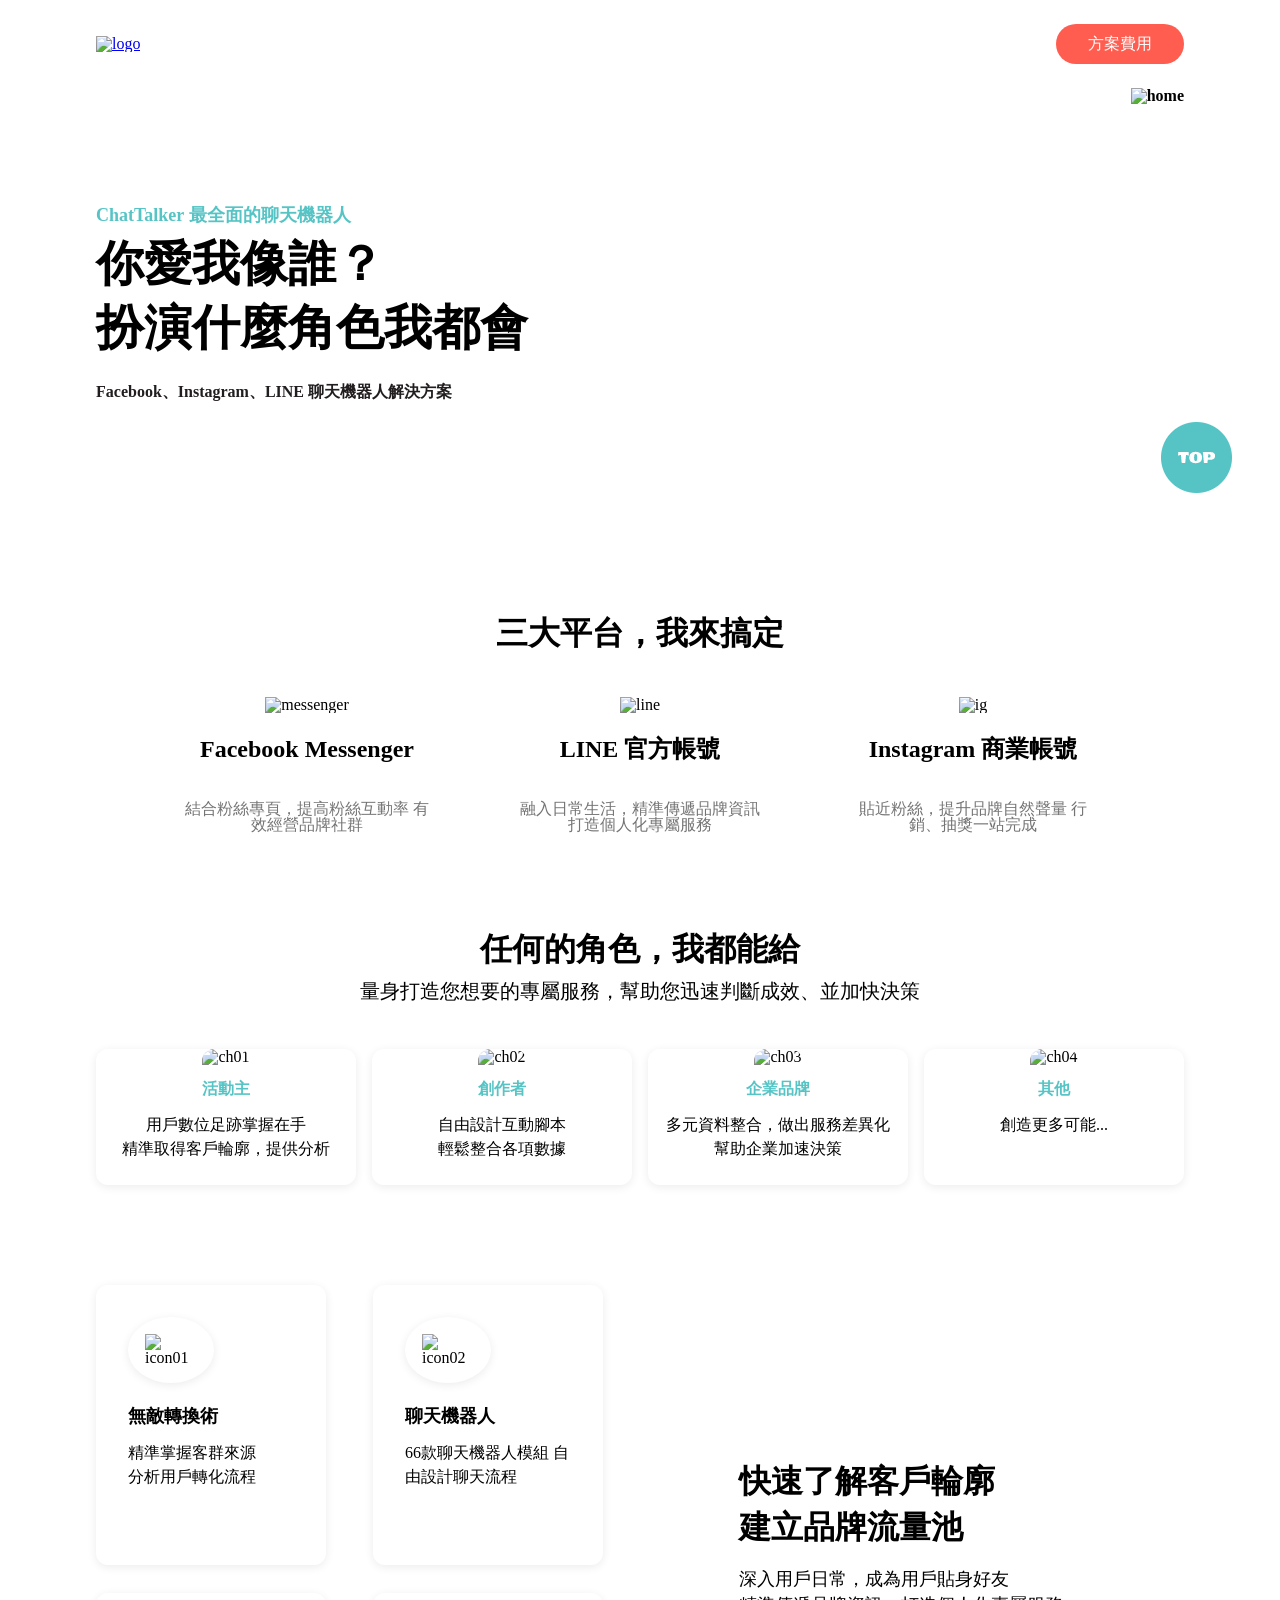
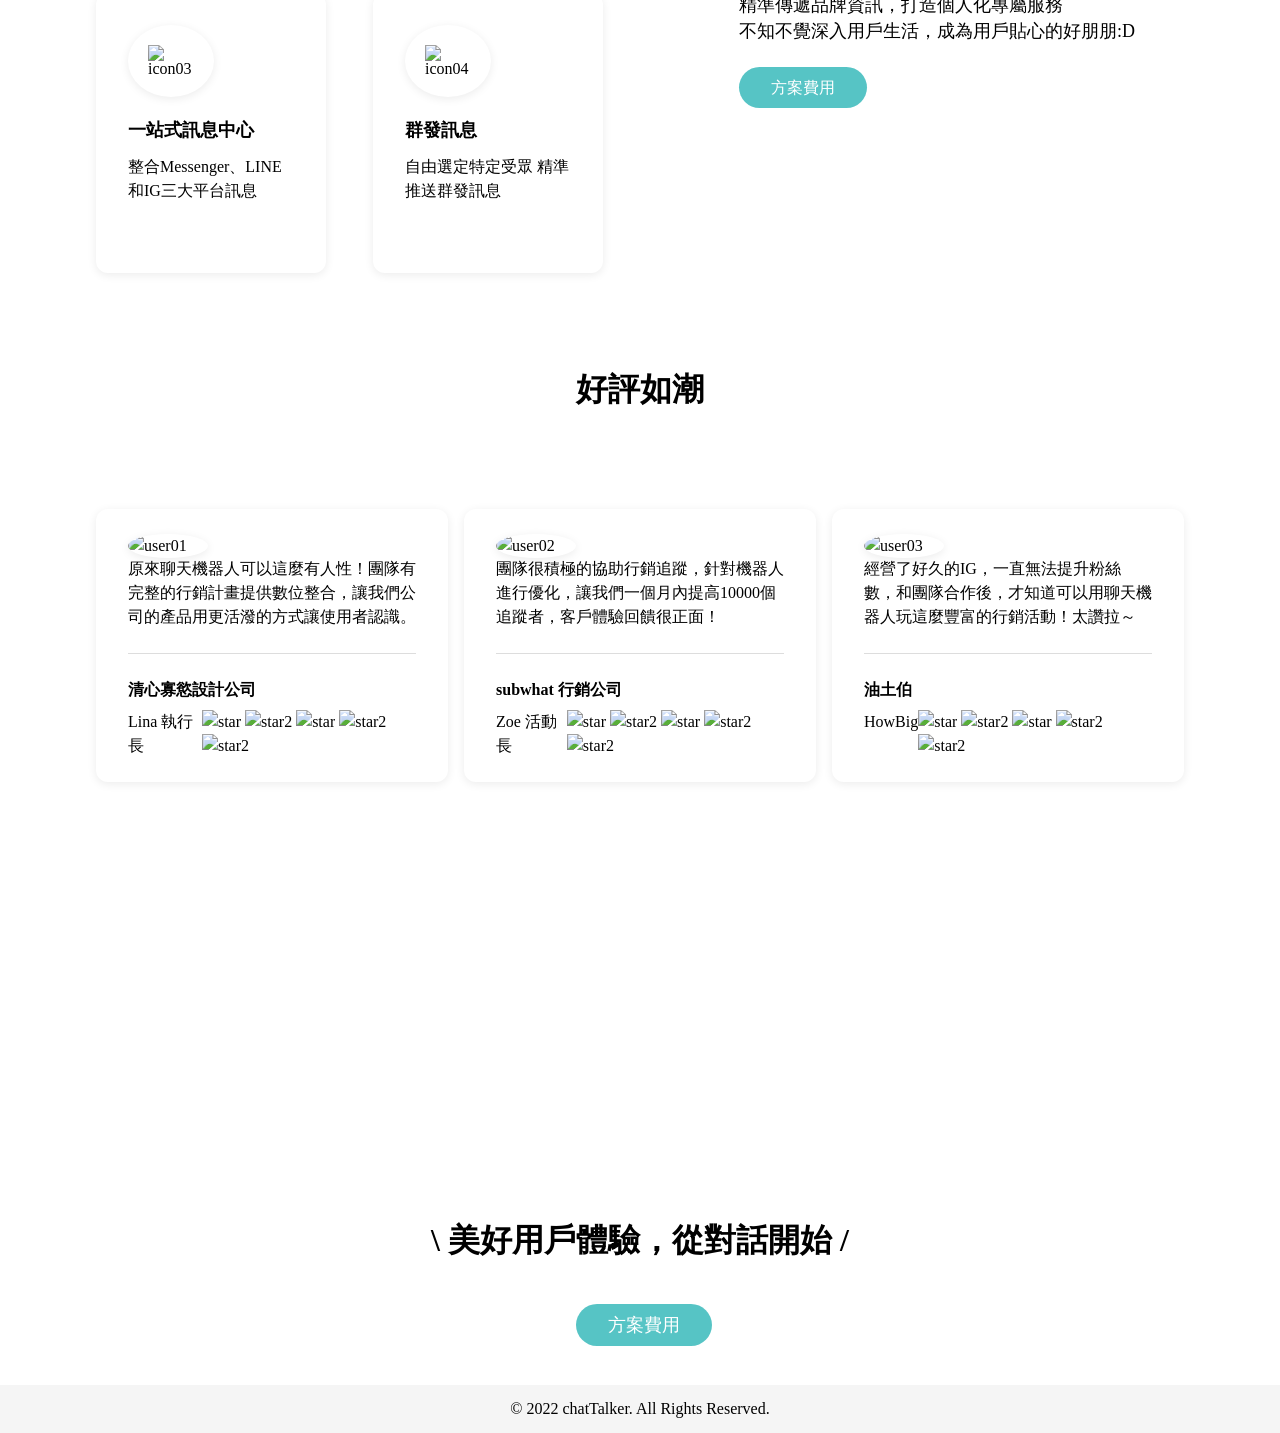
==== index.html @ 29a41bca "Create index.html" ====
<!DOCTYPE html>
<html lang="en">
<head>
    <meta charset="UTF-8">
    <meta http-equiv="X-UA-Compatible" content="IE=edge">
    <meta name="viewport" content="width=device-width, initial-scale=1.0">
    <title>Document</title>
</head>
<link rel="stylesheet" href="all.css">
<body>
    <div class="bg">
    <div class="container">
        <div class="navbar">
            <a href="#"><img src="https://raw.githubusercontent.com/hexschool/webLayoutTraining1st/master/chatTalker_images/logo.png" alt="logo"></a>
            <a class="button" href="#">方案費用</a>
        </div>
        <div class="header">
            <div class="title">
                <h3>ChatTalker 最全面的聊天機器人</h3>
                <h1>你愛我像誰？</h1>
                <h1> 扮演什麼角色我都會</h1>
                <h2>Facebook、Instagram、LINE 聊天機器人解決方案</h2>
            </div>
            <img src="https://raw.githubusercontent.com/hexschool/webLayoutTraining1st/master/chatTalker_images/home.svg" alt="home">
        </div>
        <a class="top" href="#"><img src="top.png" alt="top"></a>
    </div>
    <div class="container">
        <div class="platform">
            <h1>三大平台，我來搞定</h1>
            <ul class="social">
            <li class="item">
                <img src="https://raw.githubusercontent.com/hexschool/webLayoutTraining1st/master/chatTalker_images/messenger.svg" alt="messenger">
                <h2>Facebook Messenger</h2>
                <p>結合粉絲專頁，提高粉絲互動率 有效經營品牌社群</p>
            </li>
            <li class="item">
                <img src="https://raw.githubusercontent.com/hexschool/webLayoutTraining1st/master/chatTalker_images/line.svg" alt="line">
                <h2>LINE 官方帳號</h2>
                <p>融入日常生活，精準傳遞品牌資訊 打造個人化專屬服務</p>
            </li>
            <li class="item">
                <img src="https://raw.githubusercontent.com/hexschool/webLayoutTraining1st/master/chatTalker_images/instagram.svg" alt="ig">
                <h2>Instagram 商業帳號</h2>
                <p>貼近粉絲，提升品牌自然聲量 行銷、抽獎一站完成</p>
            </li>
            </ul>
        </div>
        <div class="create">
            <h2>任何的角色，我都能給</h2>
            <h3>量身打造您想要的專屬服務，幫助您迅速判斷成效、並加快決策</h3>
            <ul class="list">
                <li class="card">
                    <img src="https://raw.githubusercontent.com/hexschool/webLayoutTraining1st/master/chatTalker_images/ch01.svg" alt="ch01">
                    <h4>活動主</h4>
                    <p>用戶數位足跡掌握在手<br>精準取得客戶輪廓，提供分析</p>
                </li>
                <li class="card">
                    <img src="https://raw.githubusercontent.com/hexschool/webLayoutTraining1st/master/chatTalker_images/ch02.svg" alt="ch02">
                    <h4>創作者</h4>
                    <p>自由設計互動腳本 <br>輕鬆整合各項數據</p>
                </li>
                <li class="card">
                    <img src="https://raw.githubusercontent.com/hexschool/webLayoutTraining1st/master/chatTalker_images/ch03.svg" alt="ch03">
                    <h4>企業品牌</h4>
                    <p>多元資料整合，做出服務差異化 幫助企業加速決策</p>
                </li>
                <li class="card">
                    <img src="https://raw.githubusercontent.com/hexschool/webLayoutTraining1st/master/chatTalker_images/ch04.svg" alt="ch04">
                    <h4>其他</h4>
                    <p>創造更多可能...</p>
                </li>
            </ul>
    </div>
    <div class="product">
        <ul class="pd-list">
            <li>
                <div class="pd-icon">
                    <img src="https://raw.githubusercontent.com/hexschool/webLayoutTraining1st/master/chatTalker_images/icon01.svg" alt="icon01" class="pd17">
                </div>
                <h3>無敵轉換術</h3>
                <p>精準掌握客群來源 
                <br>分析用戶轉化流程</p>
            </li>
            <li>
                <div class="pd-icon">
                    <img src="https://raw.githubusercontent.com/hexschool/webLayoutTraining1st/master/chatTalker_images/icon02.svg" alt="icon02" class="pd17">
                </div>
                <h3>聊天機器人</h3>
                <p>66款聊天機器人模組 自由設計聊天流程</p>
            </li>
            <li>
                <div class="pd-icon">
                    <img src="https://raw.githubusercontent.com/hexschool/webLayoutTraining1st/master/chatTalker_images/icon03.svg" alt="icon03" class="pd20">
                </div>
                <h3>一站式訊息中心</h3>
                <p>整合Messenger、LINE和IG三大平台訊息</p>
            </li>
            <li>
                <div class="pd-icon">
                    <img src="https://raw.githubusercontent.com/hexschool/webLayoutTraining1st/master/chatTalker_images/icon04.svg" alt="icon04" class="pd20">
                </div>
                <h3>群發訊息</h3>
                <p>自由選定特定受眾 精準推送群發訊息</p>
            </li>
        </ul>
        <div class="pd-text">
            <h2>快速了解客戶輪廓<br>建立品牌流量池</h2>
            <p>深入用戶日常，成為用戶貼身好友
                <br>精準傳遞品牌資訊，打造個人化專屬服務
                <br>不知不覺深入用戶生活，成為用戶貼心的好朋朋:D</p>
            <a href="">方案費用</a>
        </div>
    </div>
    <div class="review">
        <h2>好評如潮</h2>
        <div class="review-sec">
            <div class="review-card">
                <img src="https://raw.githubusercontent.com/hexschool/webLayoutTraining1st/master/chatTalker_images/user01.jpg" alt="user01" class="ppl">
                <p>原來聊天機器人可以這麼有人性！團隊有完整的行銷計畫提供數位整合，讓我們公司的產品用更活潑的方式讓使用者認識。</p>
                <h3>清心寡慾設計公司</h3>
                <div class="rank">
                    <h4>Lina 執行長</h4>
                    <div class="star">
                        <img src="https://raw.githubusercontent.com/hexschool/webLayoutTraining1st/master/chatTalker_images/icon_star.svg" alt="star">
                        <img src="https://raw.githubusercontent.com/hexschool/webLayoutTraining1st/master/chatTalker_images/icon_star.svg" alt="star2">
                        <img src="https://raw.githubusercontent.com/hexschool/webLayoutTraining1st/master/chatTalker_images/icon_star.svg" alt="star">
                        <img src="https://raw.githubusercontent.com/hexschool/webLayoutTraining1st/master/chatTalker_images/icon_star.svg" alt="star2">
                        <img src="https://raw.githubusercontent.com/hexschool/webLayoutTraining1st/master/chatTalker_images/icon_star.svg" alt="star2">
                    </div>
                </div>
            </div>
            <div class="review-card display-none">
                <img src="https://raw.githubusercontent.com/hexschool/webLayoutTraining1st/master/chatTalker_images/user02.jpg" alt="user02"  class="ppl">
                <p>團隊很積極的協助行銷追蹤，針對機器人進行優化，讓我們一個月內提高10000個追蹤者，客戶體驗回饋很正面！</p>
                <h3>subwhat 行銷公司</h3>
                <div class="rank">
                    <h4>Zoe 活動長</h4>
                    <div class="star">
                        <img src="https://raw.githubusercontent.com/hexschool/webLayoutTraining1st/master/chatTalker_images/icon_star.svg" alt="star">
                        <img src="https://raw.githubusercontent.com/hexschool/webLayoutTraining1st/master/chatTalker_images/icon_star.svg" alt="star2">
                        <img src="https://raw.githubusercontent.com/hexschool/webLayoutTraining1st/master/chatTalker_images/icon_star.svg" alt="star">
                        <img src="https://raw.githubusercontent.com/hexschool/webLayoutTraining1st/master/chatTalker_images/icon_star.svg" alt="star2">
                        <img src="https://raw.githubusercontent.com/hexschool/webLayoutTraining1st/master/chatTalker_images/icon_star.svg" alt="star2">
                    </div>
                </div>
            </div>
            <div class="review-card display-none">
                <img src="https://raw.githubusercontent.com/hexschool/webLayoutTraining1st/master/chatTalker_images/user03.jpg" alt="user03"  class="ppl">
                <p>經營了好久的IG，一直無法提升粉絲數，和團隊合作後，才知道可以用聊天機器人玩這麼豐富的行銷活動！太讚拉～</p>
                <h3>油土伯</h3>
                <div class="rank">
                    <h4>HowBig</h4>
                    <div class="star">
                        <img src="https://raw.githubusercontent.com/hexschool/webLayoutTraining1st/master/chatTalker_images/icon_star.svg" alt="star">
                        <img src="https://raw.githubusercontent.com/hexschool/webLayoutTraining1st/master/chatTalker_images/icon_star.svg" alt="star2">
                        <img src="https://raw.githubusercontent.com/hexschool/webLayoutTraining1st/master/chatTalker_images/icon_star.svg" alt="star">
                        <img src="https://raw.githubusercontent.com/hexschool/webLayoutTraining1st/master/chatTalker_images/icon_star.svg" alt="star2">
                        <img src="https://raw.githubusercontent.com/hexschool/webLayoutTraining1st/master/chatTalker_images/icon_star.svg" alt="star2">
                    </div>
                </div>
            </div>
        </div>
    </div>
    </div>  
    <div class="footer-plan">
        <div class="container">
            <h2>\ 美好用戶體驗，從對話開始 /</h2>
            <a href="#">方案費用</a>
        </div>
    </div>
    <div class="footer">
        <div class="container">
            <p>© 2022 chatTalker. All Rights Reserved.</p>
        </div>
    </div> 
</body>
</html>
---- all.css ----
/* http://meyerweb.com/eric/tools/css/reset/ 
   v2.0 | 20110126
   License: none (public domain)
*/

html, body, div, span, applet, object, iframe,
h1, h2, h3, h4, h5, h6, p, blockquote, pre,
a, abbr, acronym, address, big, cite, code,
del, dfn, em, img, ins, kbd, q, s, samp,
small, strike, strong, sub, sup, tt, var,
b, u, i, center,
dl, dt, dd, ol, ul, li,
fieldset, form, label, legend,
table, caption, tbody, tfoot, thead, tr, th, td,
article, aside, canvas, details, embed, 
figure, figcaption, footer, header, hgroup, 
menu, nav, output, ruby, section, summary,
time, mark, audio, video {
	margin: 0;
	padding: 0;
	border: 0;
	font-size: 100%;
	font: inherit;
	vertical-align: baseline;
}
/* HTML5 display-role reset for older browsers */
article, aside, details, figcaption, figure, 
footer, header, hgroup, menu, nav, section {
	display: block;
}
body {
	line-height: 1;
}
ol, ul {
	list-style: none;
}
blockquote, q {
	quotes: none;
}
blockquote:before, blockquote:after,
q:before, q:after {
	content: '';
	content: none;
}
table {
	border-collapse: collapse;
	border-spacing: 0;
}
*,*::before::after{
    box-sizing: border-box;
}
.bg{
    background-image: url("https://raw.githubusercontent.com/hexschool/webLayoutTraining1st/master/chatTalker_images/bg_home.svg");
    background-repeat: no-repeat;
    background-position: right top;
    background-size: 850px;
}
@media(max-width:768px){
    .bg{
        background-image: url("https://raw.githubusercontent.com/hexschool/webLayoutTraining1st/master/chatTalker_images/bg_home_sm.svg");
        background-repeat: no-repeat;
        background-size: 334px;
        background-position: 20px 324px;
    }
}
.container{
    font-family: Microsoft PhagsPa;
    margin: 0 auto;
    padding: 0 20px;
    max-width: 1088px;
}
.navbar{
    display: flex;
    justify-content: space-between;
    padding-top: 24px;   
    padding-bottom: 24px;
    align-items: center;
}
.navbar img{
    width: auto;
    height: 40px;
}
.button{
    background: #FF5D50;
    font-size: 16px;
    text-decoration: none;
    text-align: center;
    padding: 8px 32px;
    color: #FFFFFF;
    border-radius:22px;
    line-height: 24px;
}
.button:hover{
    background: #f82f25;
    padding: 9px 33px;

}
.header{
    display: flex;
    justify-content: space-between;
    font-weight: bold;
}
.header img{
    max-width: 532px;
    height: auto;
}
.header h3{
    color:#56C4C5;
    font-size: 18px;
    padding-top: 118px;
}
.header h2{
    padding-top: 16px;
    color: #221E1F;
}
.header h1{
    font-size: 48px;
    margin-top: 16px;
    margin-bottom: 16px;
}
@media(max-width:768px){
    .navbar{
        border-bottom: 2px solid #F6CB52;
    }
    .navbar img{
        height: 24px;
        width: auto;
    }
    .header h1{
        font-size: 32px;
    }
    .header h3{
        font-size: 16px;
        padding-top: 32px;
    }
}
.top{
    position:absolute ;
    right:48px;
    margin-top: 22px;
}
.platform{
    padding-top: 217px;
}
.platform h1{
    text-align: center;
    font-size: 32px;
    font-weight: bold;
}
.platform p{
    text-align: center; 
    padding-top: 16px;
}
.social{
    display: flex;
    justify-content: space-evenly;
    padding-top: 48px;
    padding-bottom: 100px;
    flex-wrap: wrap;
}
.social li{
    width: 33%;
}
@media(max-width:768px){
    .social li{
        width: 100%;
    }
    .item{
        margin-top: 24px;
    }
    .container{
        margin: 0 auto;
        padding: 0 20px; 
    }
    .header img{
        max-width:304px; 
    }
    .header{
        display: flex;
        flex-direction: column ;
        align-items: center;
    }
}
.item{
    max-width: 244px;
    flex-wrap: wrap;
    text-align: center;
}
.item h2{
    font-size: 24px;
    padding-top: 24px;
    padding-bottom: 24px;
    font-weight: bold;
}
.item p{
    color: #747474;
}
.item img{
    max-width: 90px;
    height: auto;
}
.create{
    text-align: center;
    padding-bottom: 100px;
}
.create h2{
    font-size: 32px;
    padding-bottom: 16px;
    font-weight: bold;
}
.create h3{
    font-size: 20px;
    padding-bottom: 48px;
}
.list{
    display: flex;
    justify-content:space-between ;
    text-align: center;
    flex-wrap: wrap;
}
.list li{
    width: 25%;
}
@media(max-width:768px){
    .list li{
        width: 100%;
    }
    .list{
        display: flex;
        justify-content: center;
    }
    .item h2{
        font-size: 18px;
        padding-top: 16px;
        padding-bottom: 0px;
    }
    .item img{
        max-width: 60px;
    }
}
.list h4{
    color: #56C4C5;
    padding-bottom: 16px;
    padding-top: 16px;
    font-weight: bold;
}
.list p{
    padding-bottom: 24px;
    line-height: 24px;
    margin-left: 16px;
    margin-right: 16px;
}
.list img{
    border-top-right-radius: 12px;
    border-top-left-radius: 12px;
}
.card{
    box-shadow: 0px 2px 10px #00000014;
    border-radius: 12px;
    max-width: 260px;
}
.product{
    display: flex;
    align-items: center;
    justify-content: space-between;
}
.pd-list{
    display: flex;
    max-width: 507px;
    justify-content: space-between;
    flex-wrap: wrap;
}
.pd-list li{
    box-shadow: 0px 2px 10px #00000014;
    border-radius: 12px;
    width:230px ;
    height: 280px;
    margin-bottom: 28px;
}
.pd-icon{
    box-shadow: 0px 2px 10px #00000014;
    border-radius: 50%;
    margin-left: 32px;
    margin-top: 32px;
    width: 86px;
    display: flex;
    justify-content: center;
}
.pd17{
    max-width: 52px;
    height: auto;
    padding: 17px;
}
.pd20{
    max-width: 52px;
    height: auto;
    padding: 20px;
}
.pd-list li h3{
    font-size: 18px;
    font-weight: bold;
    padding-top: 24px;
    padding-bottom: 16px;
    padding-left: 32px;
}
.pd-list li p{
    padding-left: 32px;
    padding-right: 32px;
    line-height: 24px;
}
.pd-text{
    margin-bottom: 32px;
    margin-right: 49px;
}
.pd-text h2{
    font-size: 32px;
    line-height: 46px;
    font-weight: bold;
    padding-bottom: 16px;
}
.pd-text p{
    font-size: 18px;
    line-height: 26px;
    padding-bottom: 36px;
}
.pd-text a{
    padding: 12px 32px;
    text-decoration: none;
    background: #56C4C5;
    border-radius: 27px;
    color: #FFFFFF;
    margin-bottom: 32px;
}
.pd-text a:hover{
    background: #15ced1;
    padding: 14px 35px;
}
@media(max-width:768px){
    .product{
        display: flex;
        justify-content:end ;
        flex-direction: column-reverse;
        text-align: center;
    }
    .pd-list{
        display: flex;
        justify-content: center;
        text-align:left ;
    }
    .pd-text{
        margin-right: 0px;
    }
    .pd-text h2{
        font-size: 28px;
    }
    .pd-text p{
        font-size: 16px;
        line-height: 24px;
    }
    .card{
        margin-bottom: 24px;
    }
    .create{
        padding-bottom: 60px;
    }
}
.review{
    margin-top: 72px;
    margin-bottom: 100px;
}
.review h2{
    font-size: 32px;
    font-weight: bold;
    text-align: center;
    padding-bottom: 104px;
}
.review-sec{
    display: flex;
    justify-content: space-between;
}
.review-card{
    width: 288px;
    padding: 0 32px;
    line-height: 24px;
    padding-top: 48px;
    padding-bottom: 24px;
    border-radius: 12px;
    box-shadow: 0px 2px 10px #00000014 ;
    position: relative;
}
.ppl{
    width: 80px;
    height: auto;
    border-radius: 50%;
    box-shadow: 0px 2px 10px #00000014;
    position:absolute ;
    bottom: 224px;
}
.review-card p{
   padding-bottom: 24px;
   line-height: 24px;
   border-bottom: 1px solid #DDDDDD;
}
.review-card h3{
    padding-top: 24px;
    padding-bottom: 8px;
    font-weight: bold;
}
.rank{
    display: flex;
    justify-content: space-between;
}
@media(max-width:768px){
    .display-none{
        display: none;
    }
    .review-sec{
        display: flex;
        justify-content: center;
    }
}
.footer-plan{
    background-image: url("https://raw.githubusercontent.com/hexschool/webLayoutTraining1st/master/chatTalker_images/home_footer.svg");
    background-position: center;
    background-repeat: no-repeat;
    background-size: cover;
    height: 503px;
    display: flex;
    flex-wrap: wrap;
    justify-content: center;
    align-items: center;
    position: relative;
}
.footer-plan h2{
    font-size: 32px; 
    padding-bottom: 48px;
    padding-top: 260px; 
    font-weight: bold;
}
.footer-plan a{
    display:inline-block ;
    font-size: 18px;
    color: #FFFFFF;
    background: #56C4C5;
    border-radius: 27px;
    text-decoration: none;
    padding: 12px 32px;
    position: absolute;
    left: 45%;
}
.footer-plan a:hover{
    background: #15ced1;
    padding: 14px 35px;
}
@media(max-width:768px){
    .footer-plan h2{
        font-size: 24px;
    }
    .footer-plan a{
        position: absolute;
        left: 35%;
    }
}
.footer{
    text-align: center;
    background: #F5F5F5;
    padding-top: 16px;
    padding-bottom: 16px;
}
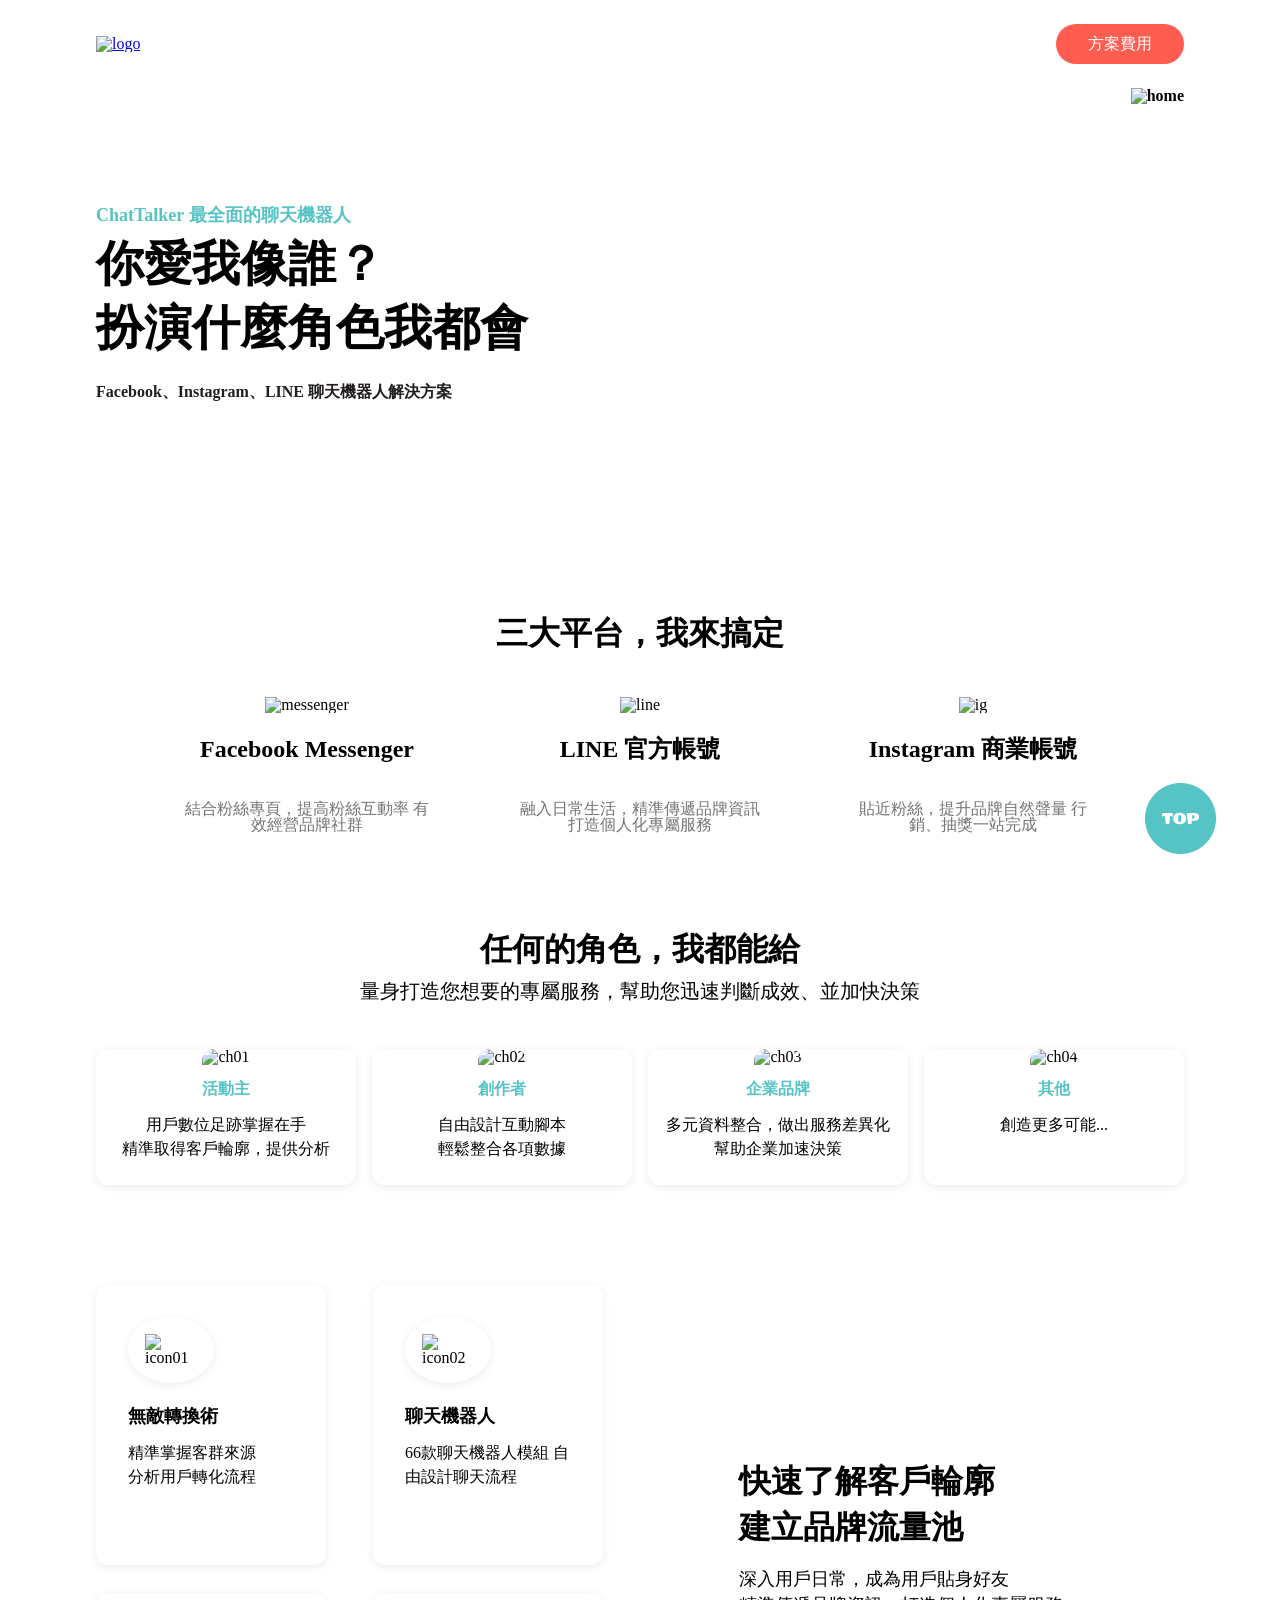
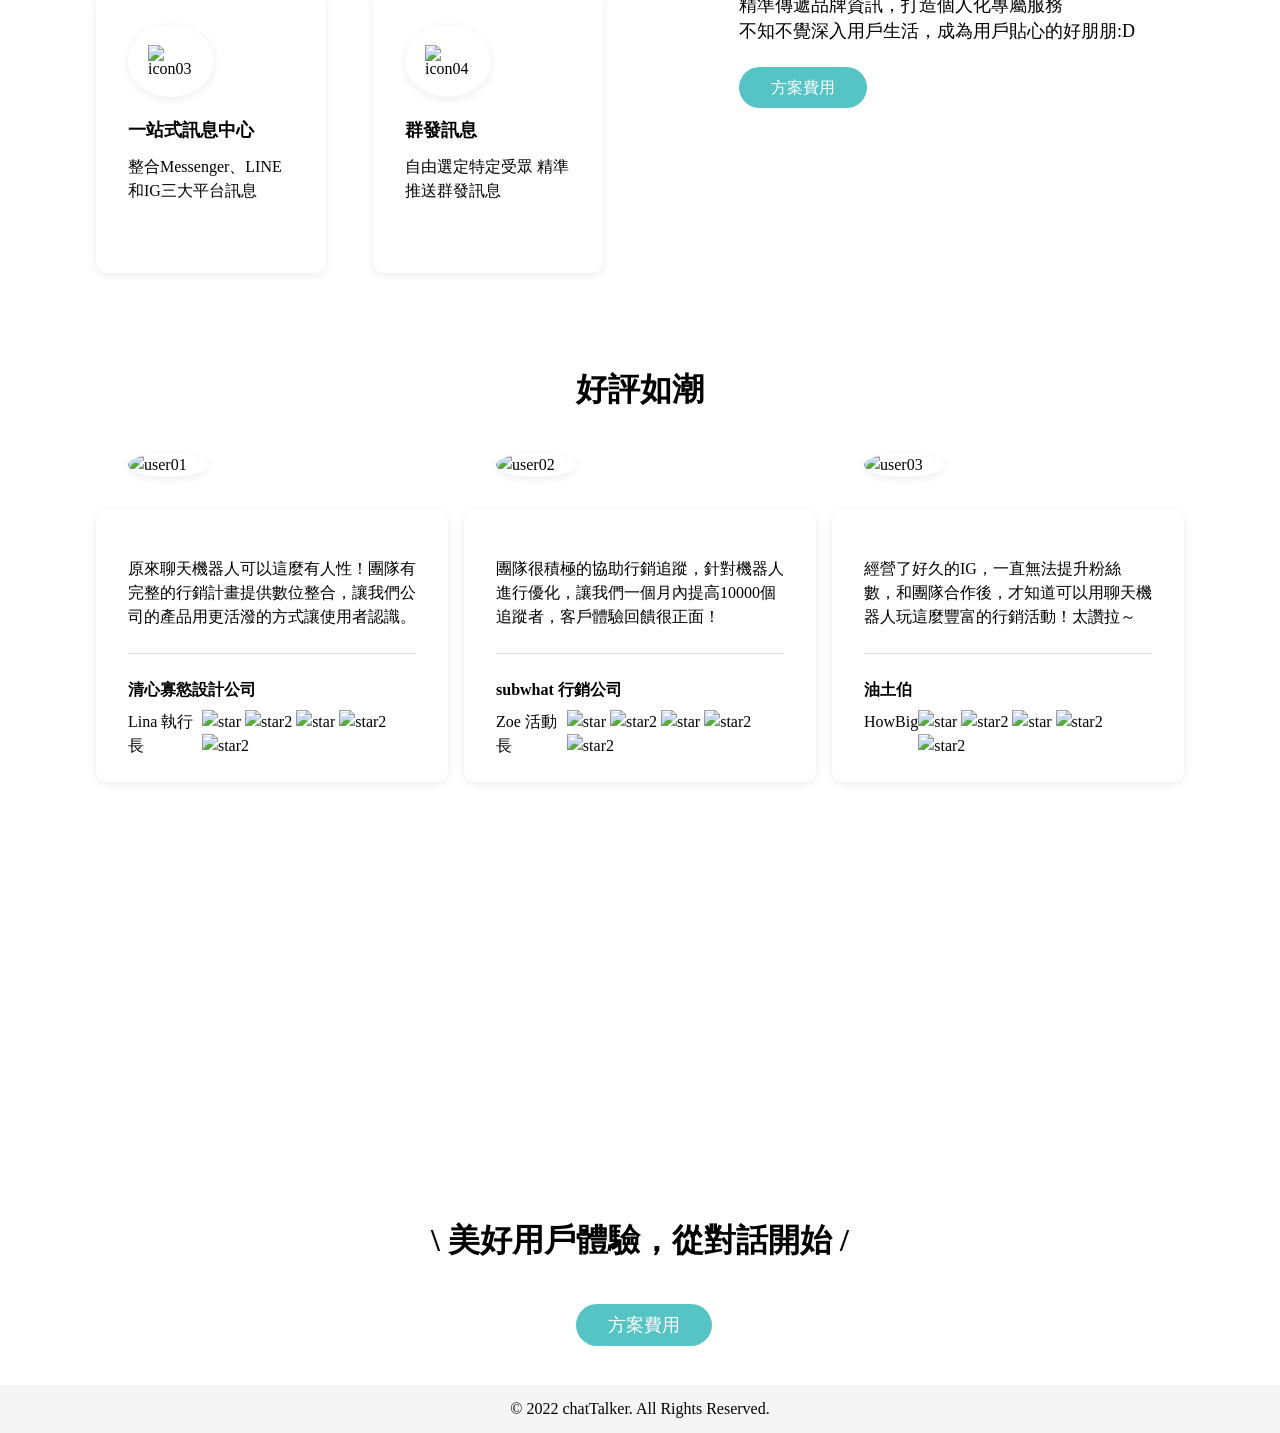
==== commit b6856a4e: "update" ====
--- a/index.html
+++ b/index.html
@@ -9,23 +9,22 @@
 <link rel="stylesheet" href="all.css">
 <body>
     <div class="bg">
-    <div class="container">
-        <div class="navbar">
-            <a href="#"><img src="https://raw.githubusercontent.com/hexschool/webLayoutTraining1st/master/chatTalker_images/logo.png" alt="logo"></a>
-            <a class="button" href="#">方案費用</a>
+        <div class="container">
+            <div class="navbar">
+                <a href="#"><img src="https://raw.githubusercontent.com/hexschool/webLayoutTraining1st/master/chatTalker_images/logo.png" alt="logo"></a>
+                <a class="button" href="#">方案費用</a>
+            </div>
+            <div class="header">
+                <div class="title">
+                    <h3>ChatTalker 最全面的聊天機器人</h3>
+                    <h1>你愛我像誰？</h1>
+                    <h1> 扮演什麼角色我都會</h1>
+                    <h2>Facebook、Instagram、LINE 聊天機器人解決方案</h2>
+                </div>
+                <img src="https://raw.githubusercontent.com/hexschool/webLayoutTraining1st/master/chatTalker_images/home.svg" alt="home">
+            </div>
         </div>
-        <div class="header">
-            <div class="title">
-                <h3>ChatTalker 最全面的聊天機器人</h3>
-                <h1>你愛我像誰？</h1>
-                <h1> 扮演什麼角色我都會</h1>
-                <h2>Facebook、Instagram、LINE 聊天機器人解決方案</h2>
-            </div>
-            <img src="https://raw.githubusercontent.com/hexschool/webLayoutTraining1st/master/chatTalker_images/home.svg" alt="home">
-        </div>
-        <a class="top" href="#"><img src="top.png" alt="top"></a>
-    </div>
-    <div class="container">
+        <div class="container">
         <div class="platform">
             <h1>三大平台，我來搞定</h1>
             <ul class="social">
@@ -46,6 +45,10 @@
             </li>
             </ul>
         </div>
+        </div>
+    </div>
+    <div class="bg-ball">
+    <div class="container">   
         <div class="create">
             <h2>任何的角色，我都能給</h2>
             <h3>量身打造您想要的專屬服務，幫助您迅速判斷成效、並加快決策</h3>
@@ -71,39 +74,38 @@
                     <p>創造更多可能...</p>
                 </li>
             </ul>
-    </div>
-    <div class="product">
-        <ul class="pd-list">
-            <li>
-                <div class="pd-icon">
-                    <img src="https://raw.githubusercontent.com/hexschool/webLayoutTraining1st/master/chatTalker_images/icon01.svg" alt="icon01" class="pd17">
-                </div>
-                <h3>無敵轉換術</h3>
-                <p>精準掌握客群來源 
-                <br>分析用戶轉化流程</p>
-            </li>
-            <li>
-                <div class="pd-icon">
-                    <img src="https://raw.githubusercontent.com/hexschool/webLayoutTraining1st/master/chatTalker_images/icon02.svg" alt="icon02" class="pd17">
-                </div>
-                <h3>聊天機器人</h3>
-                <p>66款聊天機器人模組 自由設計聊天流程</p>
-            </li>
-            <li>
-                <div class="pd-icon">
-                    <img src="https://raw.githubusercontent.com/hexschool/webLayoutTraining1st/master/chatTalker_images/icon03.svg" alt="icon03" class="pd20">
-                </div>
-                <h3>一站式訊息中心</h3>
-                <p>整合Messenger、LINE和IG三大平台訊息</p>
-            </li>
-            <li>
-                <div class="pd-icon">
-                    <img src="https://raw.githubusercontent.com/hexschool/webLayoutTraining1st/master/chatTalker_images/icon04.svg" alt="icon04" class="pd20">
-                </div>
-                <h3>群發訊息</h3>
-                <p>自由選定特定受眾 精準推送群發訊息</p>
-            </li>
-        </ul>
+        </div>
+        <div class="product">
+            <ul class="pd-list">
+                <li>
+                    <div class="pd-icon">
+                        <img src="https://raw.githubusercontent.com/hexschool/webLayoutTraining1st/master/chatTalker_images/icon01.svg" alt="icon01" class="pd17">
+                    </div>
+                    <h3>無敵轉換術</h3>
+                    <p>精準掌握客群來源 <br>分析用戶轉化流程</p>
+                </li>
+                <li>
+                    <div class="pd-icon">
+                        <img src="https://raw.githubusercontent.com/hexschool/webLayoutTraining1st/master/chatTalker_images/icon02.svg" alt="icon02" class="pd17">
+                    </div>
+                    <h3>聊天機器人</h3>
+                    <p>66款聊天機器人模組 自由設計聊天流程</p>
+                </li>
+                <li>
+                    <div class="pd-icon">
+                        <img src="https://raw.githubusercontent.com/hexschool/webLayoutTraining1st/master/chatTalker_images/icon03.svg" alt="icon03" class="pd20">
+                    </div>
+                     <h3>一站式訊息中心</h3>
+                     <p>整合Messenger、LINE和IG三大平台訊息</p>
+                </li>
+                <li>
+                    <div class="pd-icon">
+                        <img src="https://raw.githubusercontent.com/hexschool/webLayoutTraining1st/master/chatTalker_images/icon04.svg" alt="icon04" class="pd20">
+                    </div>
+                    <h3>群發訊息</h3>
+                    <p>自由選定特定受眾 精準推送群發訊息</p>
+                </li>
+            </ul>
         <div class="pd-text">
             <h2>快速了解客戶輪廓<br>建立品牌流量池</h2>
             <p>深入用戶日常，成為用戶貼身好友
@@ -112,14 +114,16 @@
             <a href="">方案費用</a>
         </div>
     </div>
-    <div class="review">
-        <h2>好評如潮</h2>
-        <div class="review-sec">
-            <div class="review-card">
-                <img src="https://raw.githubusercontent.com/hexschool/webLayoutTraining1st/master/chatTalker_images/user01.jpg" alt="user01" class="ppl">
-                <p>原來聊天機器人可以這麼有人性！團隊有完整的行銷計畫提供數位整合，讓我們公司的產品用更活潑的方式讓使用者認識。</p>
-                <h3>清心寡慾設計公司</h3>
-                <div class="rank">
+    </div>
+    <div class="container">
+        <div class="review">
+            <h2>好評如潮</h2>
+            <div class="review-sec">
+                <div class="review-card">
+                    <img src="https://raw.githubusercontent.com/hexschool/webLayoutTraining1st/master/chatTalker_images/user01.jpg" alt="user01" class="ppl">
+                    <p>原來聊天機器人可以這麼有人性！團隊有完整的行銷計畫提供數位整合，讓我們公司的產品用更活潑的方式讓使用者認識。</p>
+                    <h3>清心寡慾設計公司</h3>
+                    <div class="rank">
                     <h4>Lina 執行長</h4>
                     <div class="star">
                         <img src="https://raw.githubusercontent.com/hexschool/webLayoutTraining1st/master/chatTalker_images/icon_star.svg" alt="star">
@@ -129,12 +133,12 @@
                         <img src="https://raw.githubusercontent.com/hexschool/webLayoutTraining1st/master/chatTalker_images/icon_star.svg" alt="star2">
                     </div>
                 </div>
-            </div>
-            <div class="review-card display-none">
-                <img src="https://raw.githubusercontent.com/hexschool/webLayoutTraining1st/master/chatTalker_images/user02.jpg" alt="user02"  class="ppl">
-                <p>團隊很積極的協助行銷追蹤，針對機器人進行優化，讓我們一個月內提高10000個追蹤者，客戶體驗回饋很正面！</p>
-                <h3>subwhat 行銷公司</h3>
-                <div class="rank">
+                </div>
+                <div class="review-card display-none">
+                    <img src="https://raw.githubusercontent.com/hexschool/webLayoutTraining1st/master/chatTalker_images/user02.jpg" alt="user02"  class="ppl">
+                    <p>團隊很積極的協助行銷追蹤，針對機器人進行優化，讓我們一個月內提高10000個追蹤者，客戶體驗回饋很正面！</p>
+                    <h3>subwhat 行銷公司</h3>
+                    <div class="rank">
                     <h4>Zoe 活動長</h4>
                     <div class="star">
                         <img src="https://raw.githubusercontent.com/hexschool/webLayoutTraining1st/master/chatTalker_images/icon_star.svg" alt="star">
@@ -144,14 +148,14 @@
                         <img src="https://raw.githubusercontent.com/hexschool/webLayoutTraining1st/master/chatTalker_images/icon_star.svg" alt="star2">
                     </div>
                 </div>
-            </div>
-            <div class="review-card display-none">
-                <img src="https://raw.githubusercontent.com/hexschool/webLayoutTraining1st/master/chatTalker_images/user03.jpg" alt="user03"  class="ppl">
-                <p>經營了好久的IG，一直無法提升粉絲數，和團隊合作後，才知道可以用聊天機器人玩這麼豐富的行銷活動！太讚拉～</p>
-                <h3>油土伯</h3>
-                <div class="rank">
-                    <h4>HowBig</h4>
-                    <div class="star">
+                </div>
+                <div class="review-card display-none">
+                    <img src="https://raw.githubusercontent.com/hexschool/webLayoutTraining1st/master/chatTalker_images/user03.jpg" alt="user03"  class="ppl">
+                    <p>經營了好久的IG，一直無法提升粉絲數，和團隊合作後，才知道可以用聊天機器人玩這麼豐富的行銷活動！太讚拉～</p>
+                    <h3>油土伯</h3>
+                    <div class="rank">
+                        <h4>HowBig</h4>
+                        <div class="star">
                         <img src="https://raw.githubusercontent.com/hexschool/webLayoutTraining1st/master/chatTalker_images/icon_star.svg" alt="star">
                         <img src="https://raw.githubusercontent.com/hexschool/webLayoutTraining1st/master/chatTalker_images/icon_star.svg" alt="star2">
                         <img src="https://raw.githubusercontent.com/hexschool/webLayoutTraining1st/master/chatTalker_images/icon_star.svg" alt="star">
@@ -159,10 +163,11 @@
                         <img src="https://raw.githubusercontent.com/hexschool/webLayoutTraining1st/master/chatTalker_images/icon_star.svg" alt="star2">
                     </div>
                 </div>
+                </div>
             </div>
         </div>
+    </div> 
     </div>
-    </div>  
     <div class="footer-plan">
         <div class="container">
             <h2>\ 美好用戶體驗，從對話開始 /</h2>
@@ -174,5 +179,6 @@
             <p>© 2022 chatTalker. All Rights Reserved.</p>
         </div>
     </div> 
+    <a class="top" href="#"><img src="top.png" alt="top"></a>
 </body>
 </html>
--- a/all.css
+++ b/all.css
@@ -50,17 +50,23 @@
     box-sizing: border-box;
 }
 .bg{
-    background-image: url("https://raw.githubusercontent.com/hexschool/webLayoutTraining1st/master/chatTalker_images/bg_home.svg");
+    background-image: url("https://raw.githubusercontent.com/hexschool/webLayoutTraining1st/master/chatTalker_images/bg_home.svg"), url("https://raw.githubusercontent.com/hexschool/webLayoutTraining1st/master/chatTalker_images/ball01.svg");
     background-repeat: no-repeat;
-    background-position: right top;
-    background-size: 850px;
+    background-position: right top, left -222px top 589px;
+    background-size: 850px, 360px;
+}
+.bg-ball{
+    background-image: url("https://raw.githubusercontent.com/hexschool/webLayoutTraining1st/master/chatTalker_images/ball02.svg"),url("https://raw.githubusercontent.com/hexschool/webLayoutTraining1st/master/chatTalker_images/ball03.svg");
+    background-repeat: no-repeat;
+    background-size: 210px, 150px;
+    background-position: left 1156px top 410px, left 10px top 1300px;
 }
 @media(max-width:768px){
     .bg{
-        background-image: url("https://raw.githubusercontent.com/hexschool/webLayoutTraining1st/master/chatTalker_images/bg_home_sm.svg");
+        background-image: url("https://raw.githubusercontent.com/hexschool/webLayoutTraining1st/master/chatTalker_images/bg_home_sm.svg"), url("https://raw.githubusercontent.com/hexschool/webLayoutTraining1st/master/chatTalker_images/ball01.svg");
         background-repeat: no-repeat;
-        background-size: 334px;
-        background-position: 20px 324px;
+        background-size: 334px, 126px;
+        background-position: 20px 324px, left -77px top 743px;
     }
 }
 .container{
@@ -135,9 +141,9 @@
     }
 }
 .top{
-    position:absolute ;
-    right:48px;
-    margin-top: 22px;
+    position:fixed ;
+    right:5%;
+    top: 87%;
 }
 .platform{
     padding-top: 217px;
@@ -179,6 +185,10 @@
         display: flex;
         flex-direction: column ;
         align-items: center;
+    }
+    .top img{
+        max-width: 50px;
+        height: auto;
     }
 }
 .item{
@@ -258,6 +268,7 @@
     box-shadow: 0px 2px 10px #00000014;
     border-radius: 12px;
     max-width: 260px;
+    background: #FFFFFF;
 }
 .product{
     display: flex;
@@ -387,6 +398,7 @@
     border-radius: 12px;
     box-shadow: 0px 2px 10px #00000014 ;
     position: relative;
+    background: #FFFFFF;
 }
 .ppl{
     width: 80px;
@@ -394,7 +406,7 @@
     border-radius: 50%;
     box-shadow: 0px 2px 10px #00000014;
     position:absolute ;
-    bottom: 224px;
+    top: -56px;
 }
 .review-card p{
    padding-bottom: 24px;
